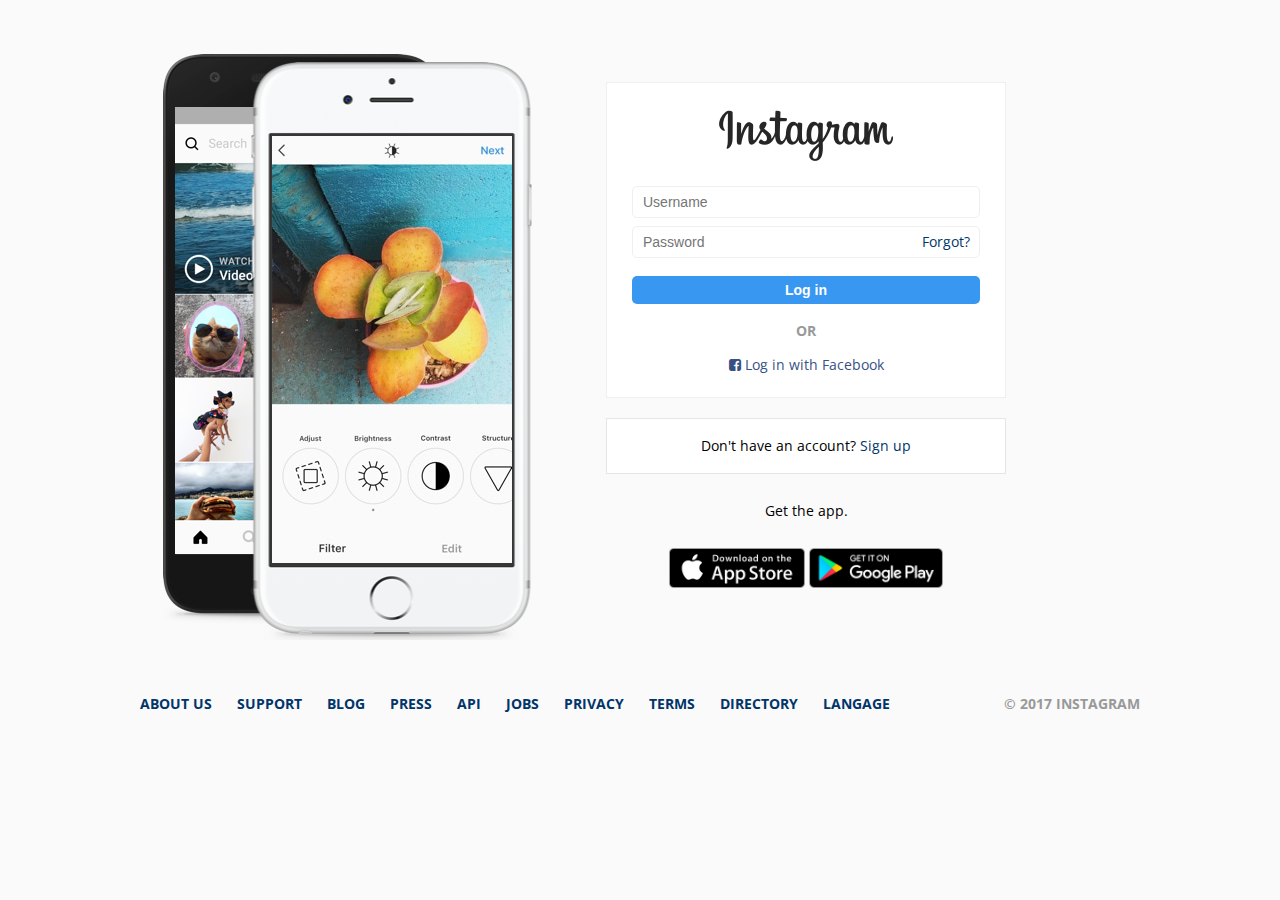
==== index.html @ ad0c6e95 "Banana coding Batch 1" ====
<!DOCTYPE html>
<html lang="en">
	<head>
		<title>Login | Instaclone</title>
		<meta charset = "utf-8">
		<meta description = "Instaclone Login">
		<link href = "https://maxcdn.bootstrapcdn.com/font-awesome/4.7.0/css/font-awesome.min.css" rel="stylesheet">
		<link rel="stylesheet" href="css/style.css">
		<link rel="shortcut icon" href="images/favicon.ico" type="image/x-icon">
		<meta name="viewport" content="width=device-width, user-scalable=no, initial-scale=1.0, maximum-scale=1.0, minimum-scale=1.0">

	</head>

	<body>
		<main class="login">

<!-- fuck you html-->

<!--Left side image of Instagram-->
			<div id ="phone__image">
				<img
				 src="images/phoneImage.png"
				 alt="Phone image"
				 title="Phone image"
				/>
			</div>

<!--Right side Login box of Instagram-->

	<!--Logo-->
			<section id="login">
				<div class="login__container">
					<img
					class="login__logo"
					src="images/logoLogin.png"
					alt="Logo login"
					title="Logo login"
					/>

	<!--Login-->
					<form action="feed.html" method="GET" >
						<input
							type="text"
							name="username"
							placeholder ="Username"
							required
							class="login__input"
						/>

						<div class="login__form--box">
							<input
								type="text"
								name="potato"
								placeholder="Password"
								required
								class="login__input login__form--password"
							/>
							<a href ="#">Forgot?</a>
						</div>
						<input type="submit" value="Log in">
					</form>

					<span class="login__form--divider">or</span>

					<a href="#" class="login__form--facebook">
						<i class="fa fa-facebook-square" aria-hidden="true"></i>
						Log in with Facebook
					</a>
				</div>
			
				<div class="login__box login__box--signup">
					<span class="login__text">
						Don't have an account?						
					</span>
					<a href="#" class="login__text">Sign up</a>
				</div>
				
				<div class="login__box--transparent">
					<span class="login__text">
						Get the app.
					</span>

					<div class="login__text">
						<img
						src="images/ios.png" 
						alt="ios download"
						title="ios download"
						/>

						<img 
						src="images/android.png" 
						alt="android download"
						title="android download"
						/>
					</div>
				</div>
			</section>
		</main>

<!-- footer: under sidebar-->
		<footer>
			<nav class="footer__nav">
				<ul class="footer__list">
					<li class="footer__item"><a href="#" class="footer_link">about us</a></li>
					<li class="footer__item"><a href="#" class="footer_link">support</a></li>
					<li class="footer__item"><a href="#" class="footer_link">blog</a></li>
					<li class="footer__item"><a href="#" class="footer_link">press</a></li>
					<li class="footer__item"><a href="#" class="footer_link">api</a></li>
					<li class="footer__item"><a href="#" class="footer_link">jobs</a></li>
					<li class="footer__item"><a href="#" class="footer_link">privacy</a></li>
					<li class="footer__item"><a href="#" class="footer_link">terms</a></li>
					<li class="footer__item"><a href="#" class="footer_link">directory</a></li>
					<li class="footer__item"><a href="#" class="footer_link">langage</a></li>
				</ul>
			</nav>
			<span class="footer__copyright">© 2017 Instagram</span>

		</footer>
		<script
		  src="https://code.jquery.com/jquery-3.2.1.min.js"
		  integrity="sha256-hwg4gsxgFZhOsEEamdOYGBf13FyQuiTwlAQgxVSNgt4="
		  crossorigin="anonymous"></script>
		<script src="js/app.js"></script>

	</body>
</html>
---- css/style.css ----
/* import css files, like a hub */

@import url("https://fonts.googleapis.com/css?family=Open+Sans:400,700");

@import "login.css";

@import "reset.css";

@import "global.css";

@import "footer.css";

@import "navigation.css";

@import "explore.css";

@import "feed.css";

@import "mobile.css";
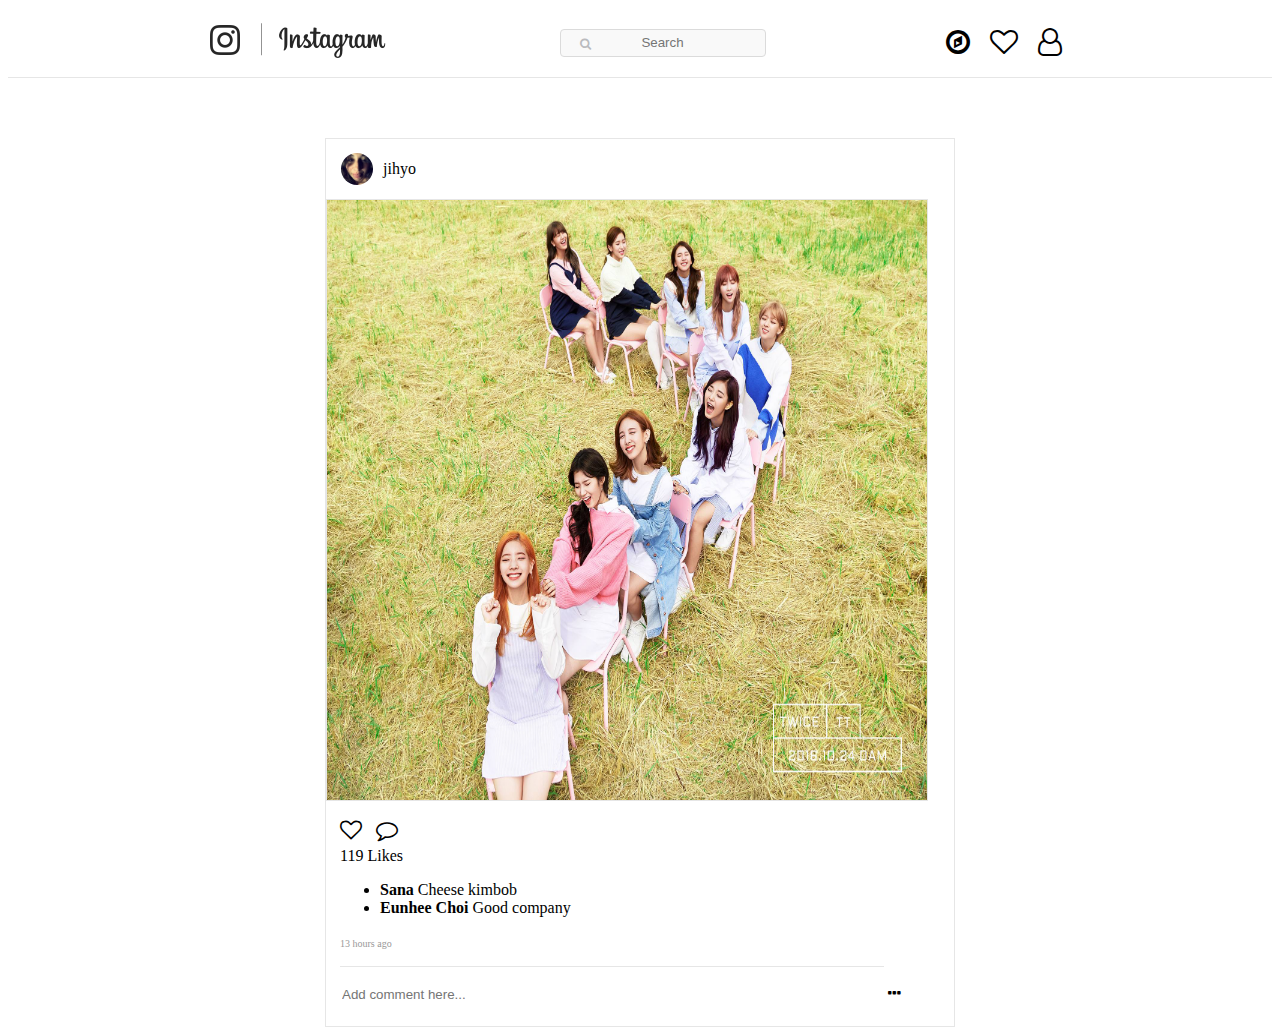
==== commit 37f42712: "index" ====
--- a/index.html
+++ b/index.html
@@ -1,126 +1,142 @@
 <!DOCTYPE html>
 <html lang="en">
 	<head>
-		<title>Login | Instaclone</title>
+		<title> Feed | Instaclone </title>
 		<meta charset = "utf-8">
 		<meta description = "Instaclone Login">
+		<link rel="stylesheet" href="sample2.css">
 		<link href = "https://maxcdn.bootstrapcdn.com/font-awesome/4.7.0/css/font-awesome.min.css" rel="stylesheet">
-		<link rel="stylesheet" href="css/style.css">
-		<link rel="shortcut icon" href="images/favicon.ico" type="image/x-icon">
-		<meta name="viewport" content="width=device-width, user-scalable=no, initial-scale=1.0, maximum-scale=1.0, minimum-scale=1.0">
+		<script
+		  src="https://code.jquery.com/jquery-3.2.1.min.js"
+		  integrity="sha256-hwg4gsxgFZhOsEEamdOYGBf13FyQuiTwlAQgxVSNgt4="
+		  crossorigin="anonymous"></script>
+		<script src="js/app2.js"></script>		
+
 
 	</head>
 
 	<body>
-		<main class="login">
 
-<!-- fuck you html-->
+	<!-- Header Upper side of the Instagram -->
 
-<!--Left side image of Instagram-->
-			<div id ="phone__image">
-				<img
-				 src="images/phoneImage.png"
-				 alt="Phone image"
-				 title="Phone image"
-				/>
+		<div class="navigation">
+
+		<!-- Logo -->
+
+			<div class="navigation__column">
+
+				<a href="sample2.html">
+					<img
+					src="images/feed_logo.png"
+					>					
+				</a>
+
 			</div>
 
-<!--Right side Login box of Instagram-->
+		<!-- search -->
 
-	<!--Logo-->
-			<section id="login">
-				<div class="login__container">
+			<div class="navigation__column">
+
+				<div class="search_icon">
+					<i class="fa fa-search"></i>
+				</div>
+
+				<div class="search_input">
+					<input class="search_content" type="text" placeholder="Search">
+				</div>
+
+
+			</div>
+
+		<!-- the right three columns -->
+			<div class="navigation__column">
+
+				<!-- Explore -->
+					<a href="explore.html" class="explore_link">
+						<i class="fa fa-compass"></i>
+					</a>
+
+				<!-- Likes -->
+					<a href="likes.html" class="explore_link">
+						<i class="fa fa-heart-o"></i>
+					</a>
+
+				<!-- Profile -->
+					<a href="profile.html" class="explore_link">
+						<i class="fa fa-user-o"></i>
+					</a>
+			</div>
+		</div>
+
+	<div class="overall_container">
+		<!-- Photo Display -->
+		<div class="feed_container">
+
+			<!-- author info -->
+				<div class="author_container">
 					<img
-					class="login__logo"
-					src="images/logoLogin.png"
-					alt="Logo login"
-					title="Logo login"
-					/>
+					class="author_avatar"
+					src="images/avatar.jpg"
+					>
+					<div class="author_name">
+					jihyo	
+					</div>
+				</div>
 
-	<!--Login-->
-					<form action="feed.html" method="GET" >
-						<input
-							type="text"
-							name="username"
-							placeholder ="Username"
-							required
-							class="login__input"
-						/>
+			<!-- main image -->
+				<div>
+					<img
+					class="insta_image"
+					src="images/twice.jpg"
+					>
+				</div>
 
-						<div class="login__form--box">
-							<input
-								type="text"
-								name="potato"
-								placeholder="Password"
-								required
-								class="login__input login__form--password"
-							/>
-							<a href ="#">Forgot?</a>
-						</div>
-						<input type="submit" value="Log in">
-					</form>
+			<!-- contents container -->
 
-					<span class="login__form--divider">or</span>
+				<div class="contents_container">
+					
+					<div class="action_container">
+						<i class="fa heart fa-heart-o"></i>
+						<i class="fa fa-comment-o"></i>
+					</div>
 
-					<a href="#" class="login__form--facebook">
-						<i class="fa fa-facebook-square" aria-hidden="true"></i>
-						Log in with Facebook
-					</a>
-				</div>
-			
-				<div class="login__box login__box--signup">
-					<span class="login__text">
-						Don't have an account?						
-					</span>
-					<a href="#" class="login__text">Sign up</a>
-				</div>
-				
-				<div class="login__box--transparent">
-					<span class="login__text">
-						Get the app.
+
+					<!-- Likes numeric -->
+					
+					<span class="likes_count">
+						<span class="likes_number">
+						119
+						</span>
+						Likes
 					</span>
 
-					<div class="login__text">
-						<img
-						src="images/ios.png" 
-						alt="ios download"
-						title="ios download"
-						/>
 
-						<img 
-						src="images/android.png" 
-						alt="android download"
-						title="android download"
-						/>
-					</div>
+					<!-- Comment -->
+					<ul class="comment_container">
+						<li class="comment_content">
+							<span class="comment_author">Sana</span> Cheese kimbob
+						</li>
+
+						<li class="comment_content">
+							<span class="comment_author">Eunhee Choi</span> Good company
+						</li>
+					</ul>
+					
+					<!-- uploaded time -->
+					<span class="contents_time">13 hours ago</span>
+
+					<!-- adding comment -->
+
+					<div class="addcomment_container">
+						<input class="photo_addcomment_area" type="text" placeholder="Add comment here...">
+						<i class="fa fa-ellipsis-h"></i>
+					</div>	
 				</div>
-			</section>
-		</main>
+		</div>
 
-<!-- footer: under sidebar-->
-		<footer>
-			<nav class="footer__nav">
-				<ul class="footer__list">
-					<li class="footer__item"><a href="#" class="footer_link">about us</a></li>
-					<li class="footer__item"><a href="#" class="footer_link">support</a></li>
-					<li class="footer__item"><a href="#" class="footer_link">blog</a></li>
-					<li class="footer__item"><a href="#" class="footer_link">press</a></li>
-					<li class="footer__item"><a href="#" class="footer_link">api</a></li>
-					<li class="footer__item"><a href="#" class="footer_link">jobs</a></li>
-					<li class="footer__item"><a href="#" class="footer_link">privacy</a></li>
-					<li class="footer__item"><a href="#" class="footer_link">terms</a></li>
-					<li class="footer__item"><a href="#" class="footer_link">directory</a></li>
-					<li class="footer__item"><a href="#" class="footer_link">langage</a></li>
-				</ul>
-			</nav>
-			<span class="footer__copyright">© 2017 Instagram</span>
 
-		</footer>
-		<script
-		  src="https://code.jquery.com/jquery-3.2.1.min.js"
-		  integrity="sha256-hwg4gsxgFZhOsEEamdOYGBf13FyQuiTwlAQgxVSNgt4="
-		  crossorigin="anonymous"></script>
-		<script src="js/app.js"></script>
+
+
 
 	</body>
 </html>--- a/sample2.css
+++ b/sample2.css
@@ -0,0 +1,134 @@
+.navigation{
+	
+	box-sizing: border-box;
+	display: flex;
+	justify-content: space-between;
+	align-items: center;
+	
+	height: 70px;
+	background-color: white;
+	border-bottom: #E6E6E6 solid 1px;
+	padding-left : 200px;
+	padding-right: 200px;
+}
+
+.navigation__column{
+
+	display: flex;
+}
+
+.search_content{
+	width: 200px;
+	height: 24px;
+	background-color: #F9F9F9;
+	border-radius: 4px;
+	border: 1px solid #DBDBDB;
+	text-align: center;
+}
+
+i.fa-search{
+
+	position: absolute;
+	padding-left: 20px;
+	margin-top: 9px;
+	font-size: 12px;
+	color: #BABBBE;
+	z-index:;
+}
+
+
+.explore_link{
+	font-size: 28px;
+	color: black;
+	margin-left: 10px;
+	margin-right: 10px;
+}
+
+.overall_container{
+	display: flex;
+	justify-content: center;
+}
+
+.feed_container{
+	max-width: 600px;
+	max-width: 100%;
+	margin-top: 60px;
+	border: 1px solid #e6e6e6;
+}
+
+.author_container{
+
+	display: flex;
+	align-items: center;
+
+	padding-left: 15px;
+	background-color: white;
+	height: 60px;
+
+}
+
+.author_avatar{
+	width: 32px;
+	height: 32px;
+	border-radius: 50%;
+}
+
+.author_name{
+	margin-left: 10px;
+}
+
+.insta_image{
+	border : 1px solid #e6e6e6;
+	max-width: 600px;
+	height: 600px;
+}
+
+.contents_container{
+
+	background-color: white;
+	width: 600px;	
+	padding: 14px 14px;
+}
+
+.action_container i{
+	font-size: 22px;
+	margin-right: 10px;
+}
+
+.fa-comment-o{
+	padding-bottom: 6px;
+}
+
+.likes_count{
+
+	margin-top: 2px;
+}
+
+
+.comment_author{
+
+	font-weight: 600;
+}
+
+.contents_time{
+	font-size: 10px;
+	color: #999;
+}
+
+.addcomment_container{
+	margin-top: 15px;
+}
+
+.addcomment_container input {
+	padding-top: 20px;
+	width: 90%;
+	border: none;
+	border-top: 1px solid #e6e6e6;
+	padding-bottom: 10px;
+}
+
+
+
+
+
+
